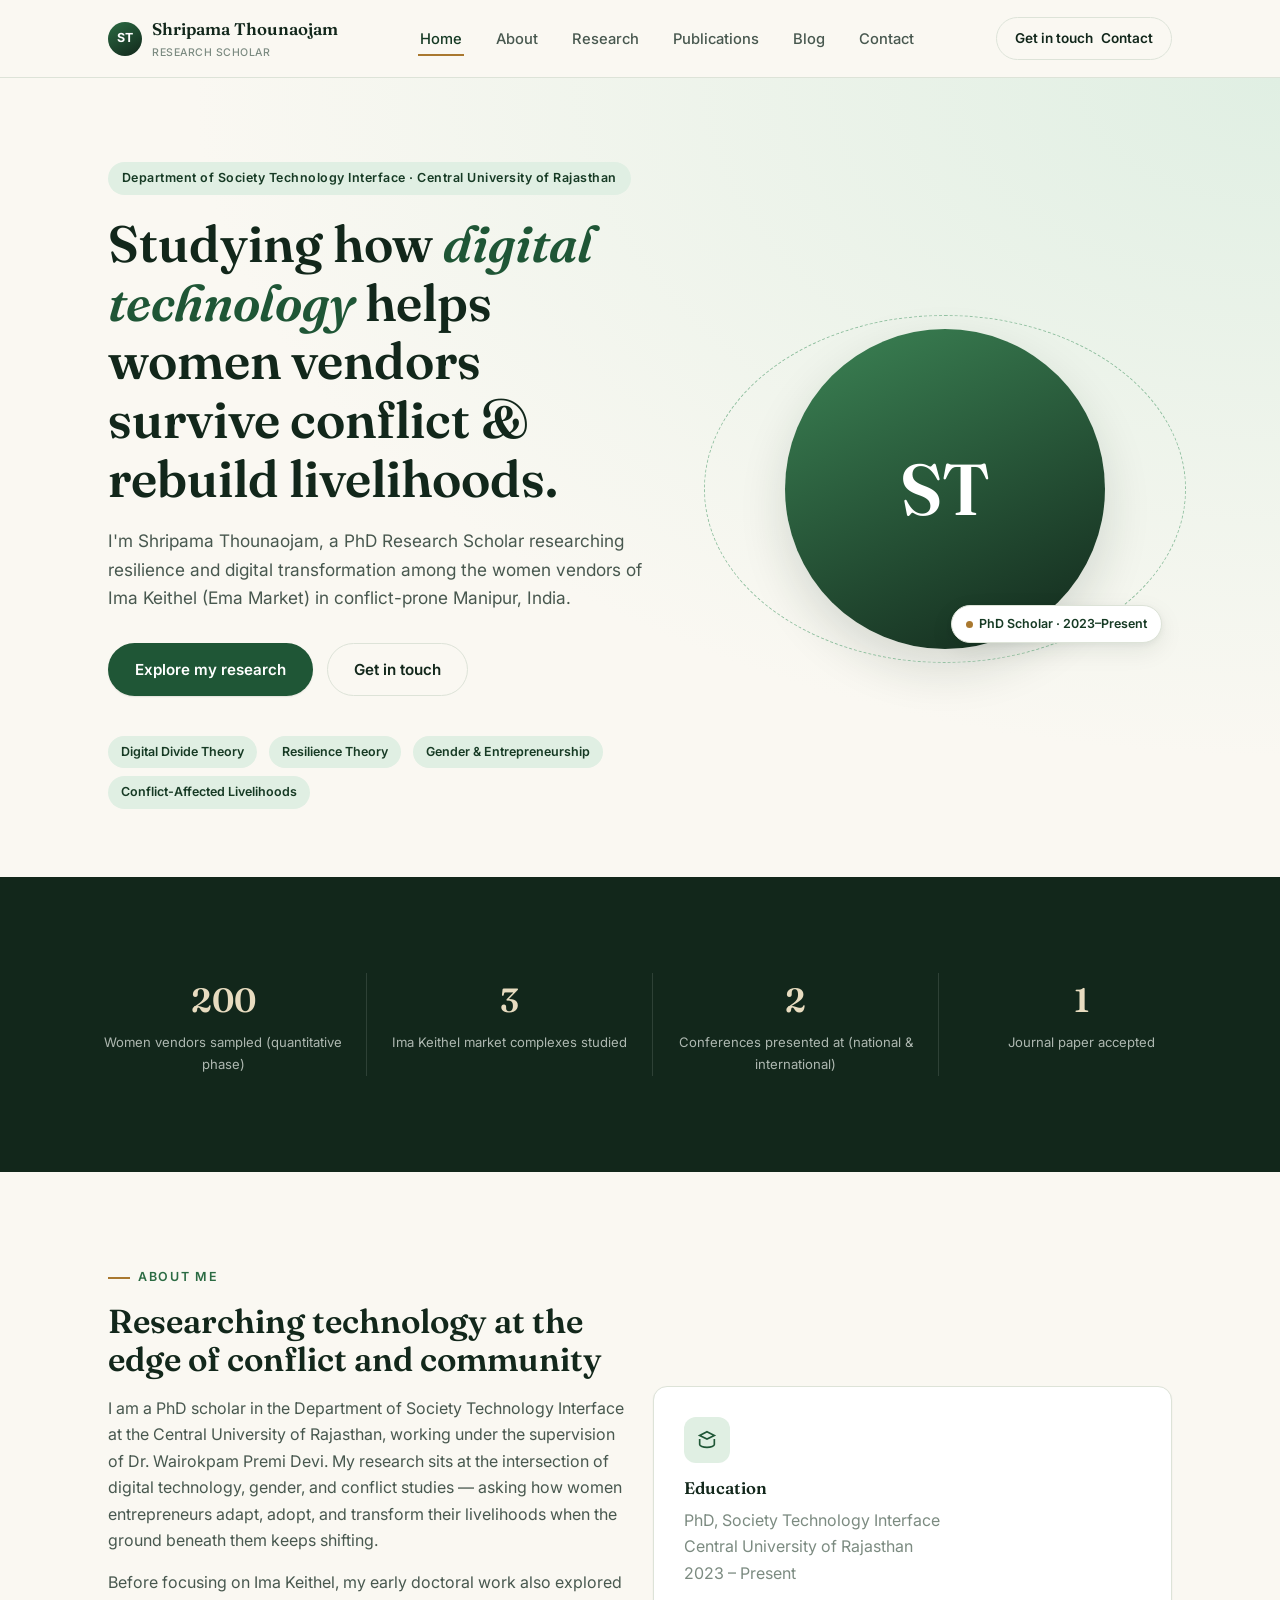
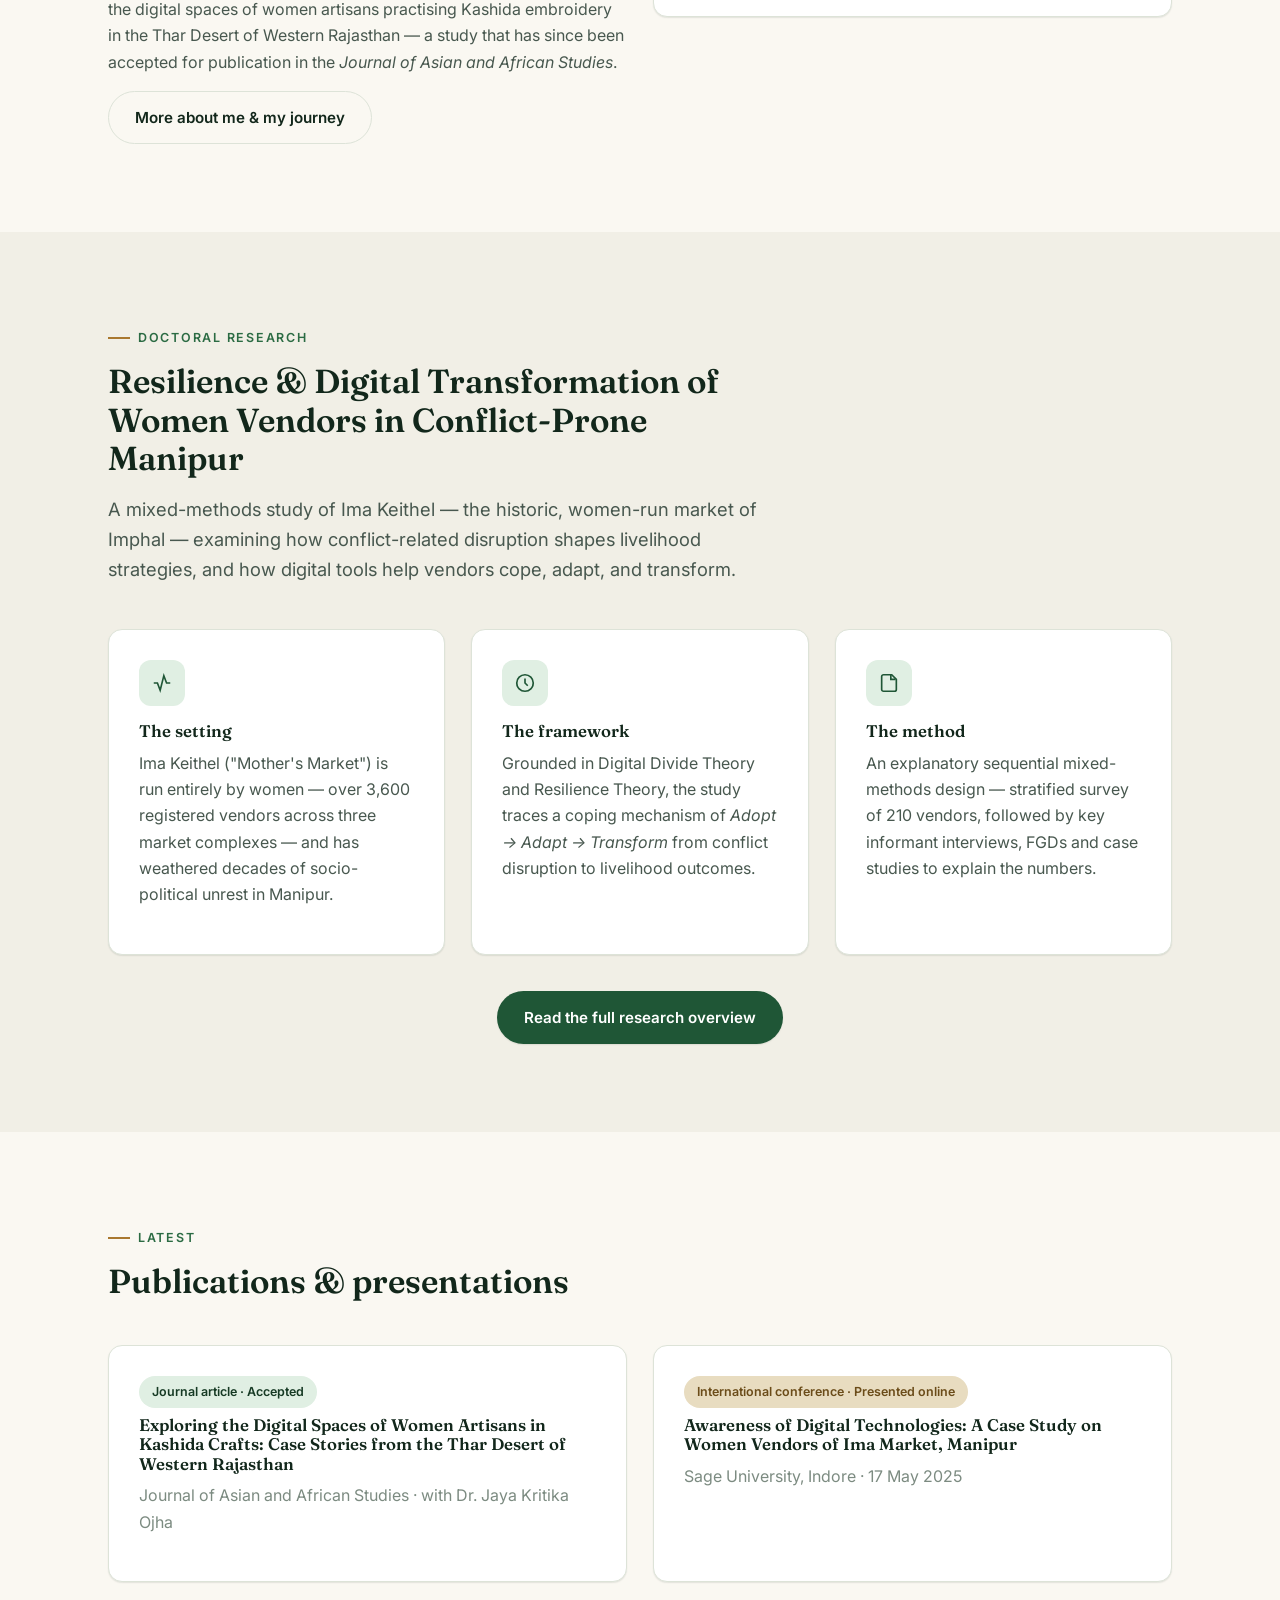
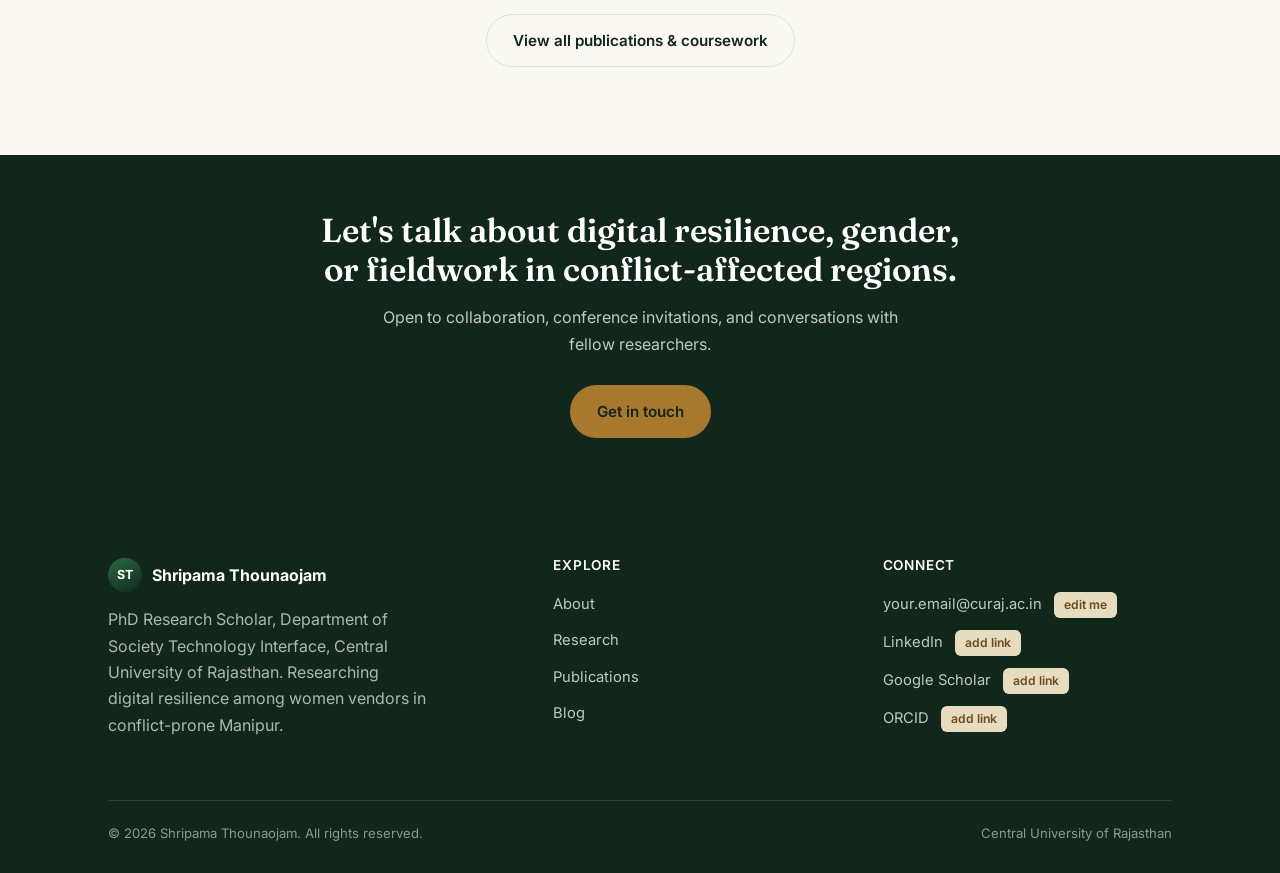
==== index.html @ f3e5f8aa "website launch website" ====
<!DOCTYPE html>
<html lang="en">
<head>
<meta charset="UTF-8">
<meta name="viewport" content="width=device-width, initial-scale=1.0">
<title>Shripama Thounaojam — PhD Research Scholar</title>
<meta name="description" content="Shripama Thounaojam is a PhD Research Scholar at the Central University of Rajasthan studying digital technology adoption, resilience, and women's livelihoods in conflict-prone Manipur.">
<link rel="icon" type="image/svg+xml" href="assets/img/favicon.svg">
<link rel="preconnect" href="https://fonts.googleapis.com">
<link rel="preconnect" href="https://fonts.gstatic.com" crossorigin>
<link href="https://fonts.googleapis.com/css2?family=Fraunces:opsz,wght@9..144,500;9..144,600;9..144,700&family=Inter:wght@400;500;600;700&display=swap" rel="stylesheet">
<link rel="stylesheet" href="css/style.css">
</head>
<body data-page="home">

<header class="site-header">
  <nav class="nav">
    <a href="index.html" class="brand">
      <span class="brand-mark">ST</span>
      <span>Shripama Thounaojam<small>Research Scholar</small></span>
    </a>
    <ul class="nav-links">
      <li><a href="index.html" data-nav="home">Home</a></li>
      <li><a href="about.html" data-nav="about">About</a></li>
      <li><a href="research.html" data-nav="research">Research</a></li>
      <li><a href="publications.html" data-nav="publications">Publications</a></li>
      <li><a href="blog.html" data-nav="blog">Blog</a></li>
      <li><a href="contact.html" data-nav="contact">Contact</a></li>
    </ul>
    <div class="nav-cta">
      <a href="contact.html" class="btn btn-ghost btn-sm"><span class="long">Get in touch</span><span>Contact</span></a>
      <button class="nav-toggle" aria-label="Toggle menu" aria-expanded="false"><span></span></button>
    </div>
  </nav>
</header>

<main>

  <!-- HERO -->
  <section class="hero">
    <div class="container hero-grid">
      <div class="reveal is-visible">
        <div class="hero-eyebrow">Department of Society Technology Interface · Central University of Rajasthan</div>
        <h1>Studying how <em>digital technology</em> helps women vendors survive conflict &amp; rebuild livelihoods.</h1>
        <p class="hero-sub">I'm Shripama Thounaojam, a PhD Research Scholar researching resilience and digital transformation among the women vendors of Ima Keithel (Ema Market) in conflict-prone Manipur, India.</p>
        <div class="hero-actions">
          <a href="research.html" class="btn btn-primary">Explore my research</a>
          <a href="contact.html" class="btn btn-ghost">Get in touch</a>
        </div>
        <div>
          <span class="tag">Digital Divide Theory</span>
          <span class="tag">Resilience Theory</span>
          <span class="tag">Gender &amp; Entrepreneurship</span>
          <span class="tag">Conflict-Affected Livelihoods</span>
        </div>
      </div>
      <div class="hero-portrait reveal is-visible">
        <div class="portrait-frame">
          <!-- Replace with <img src="assets/img/profile.jpg" alt="Shripama Thounaojam"> once you send a photo -->
          <span class="portrait-initials">ST</span>
        </div>
        <div class="portrait-ring"></div>
        <div class="portrait-badge"><span class="dot"></span> PhD Scholar · 2023–Present</div>
      </div>
    </div>
  </section>

  <!-- STAT STRIP -->
  <section class="stat-strip tight">
    <div class="container stat-grid">
      <div class="stat-item">
        <div class="stat-num"><span data-count-to="210">0</span></div>
        <div class="stat-label">Women vendors sampled (quantitative phase)</div>
      </div>
      <div class="stat-item">
        <div class="stat-num"><span data-count-to="3">0</span></div>
        <div class="stat-label">Ima Keithel market complexes studied</div>
      </div>
      <div class="stat-item">
        <div class="stat-num"><span data-count-to="2">0</span></div>
        <div class="stat-label">Conferences presented at (national &amp; international)</div>
      </div>
      <div class="stat-item">
        <div class="stat-num"><span data-count-to="1">0</span></div>
        <div class="stat-label">Journal paper accepted</div>
      </div>
    </div>
  </section>

  <!-- ABOUT PREVIEW -->
  <section>
    <div class="container grid-2" style="align-items:center;">
      <div class="reveal">
        <div class="kicker">About me</div>
        <h2>Researching technology at the edge of conflict and community</h2>
        <p>I am a PhD scholar in the Department of Society Technology Interface at the Central University of Rajasthan, working under the supervision of Dr. Wairokpam Premi Devi. My research sits at the intersection of digital technology, gender, and conflict studies — asking how women entrepreneurs adapt, adopt, and transform their livelihoods when the ground beneath them keeps shifting.</p>
        <p>Before focusing on Ima Keithel, my early doctoral work also explored the digital spaces of women artisans practising Kashida embroidery in the Thar Desert of Western Rajasthan — a study that has since been accepted for publication in the <em>Journal of Asian and African Studies</em>.</p>
        <a href="about.html" class="btn btn-ghost">More about me &amp; my journey</a>
      </div>
      <div class="reveal">
        <div class="card">
          <div class="icon-chip">
            <svg viewBox="0 0 24 24" fill="none" stroke="currentColor" stroke-width="1.8"><path d="M12 3l8 4-8 4-8-4 8-4z"/><path d="M4 11v6c0 1.5 3.5 3 8 3s8-1.5 8-3v-6"/></svg>
          </div>
          <h4>Education</h4>
          <p class="muted" style="margin-bottom:0;">PhD, Society Technology Interface<br>Central University of Rajasthan<br>2023 – Present</p>
        </div>
      </div>
    </div>
  </section>

  <!-- RESEARCH SPOTLIGHT -->
  <section class="section-alt">
    <div class="container">
      <div class="section-head reveal">
        <div class="kicker">Doctoral research</div>
        <h2>Resilience &amp; Digital Transformation of Women Vendors in Conflict-Prone Manipur</h2>
        <p class="lede">A mixed-methods study of Ima Keithel — the historic, women-run market of Imphal — examining how conflict-related disruption shapes livelihood strategies, and how digital tools help vendors cope, adapt, and transform.</p>
      </div>
      <div class="grid-3">
        <div class="card reveal">
          <div class="icon-chip">
            <svg viewBox="0 0 24 24" fill="none" stroke="currentColor" stroke-width="1.8"><path d="M3 12h4l3 8 4-16 3 8h4"/></svg>
          </div>
          <h4>The setting</h4>
          <p>Ima Keithel ("Mother's Market") is run entirely by women — over 3,600 registered vendors across three market complexes — and has weathered decades of socio-political unrest in Manipur.</p>
        </div>
        <div class="card reveal">
          <div class="icon-chip">
            <svg viewBox="0 0 24 24" fill="none" stroke="currentColor" stroke-width="1.8"><circle cx="12" cy="12" r="9"/><path d="M12 7v5l3 3"/></svg>
          </div>
          <h4>The framework</h4>
          <p>Grounded in Digital Divide Theory and Resilience Theory, the study traces a coping mechanism of <em>Adopt → Adapt → Transform</em> from conflict disruption to livelihood outcomes.</p>
        </div>
        <div class="card reveal">
          <div class="icon-chip">
            <svg viewBox="0 0 24 24" fill="none" stroke="currentColor" stroke-width="1.8"><path d="M4 19V5a2 2 0 012-2h9l5 5v11a2 2 0 01-2 2H6a2 2 0 01-2-2z"/><path d="M14 3v5h5"/></svg>
          </div>
          <h4>The method</h4>
          <p>An explanatory sequential mixed-methods design — stratified survey of 210 vendors, followed by key informant interviews, FGDs and case studies to explain the numbers.</p>
        </div>
      </div>
      <div class="center" style="margin-top:36px;">
        <a href="research.html" class="btn btn-primary">Read the full research overview</a>
      </div>
    </div>
  </section>

  <!-- LATEST / PUBLICATIONS PREVIEW -->
  <section>
    <div class="container">
      <div class="section-head reveal">
        <div class="kicker">Latest</div>
        <h2>Publications &amp; presentations</h2>
      </div>
      <div class="grid-2">
        <div class="card reveal">
          <span class="tag">Journal article · Accepted</span>
          <h4>Exploring the Digital Spaces of Women Artisans in Kashida Crafts: Case Stories from the Thar Desert of Western Rajasthan</h4>
          <p class="muted">Journal of Asian and African Studies · with Dr. Jaya Kritika Ojha</p>
        </div>
        <div class="card reveal">
          <span class="tag gold">International conference · Presented online</span>
          <h4>Awareness of Digital Technologies: A Case Study on Women Vendors of Ima Market, Manipur</h4>
          <p class="muted">Sage University, Indore · 17 May 2025</p>
        </div>
      </div>
      <div class="center" style="margin-top:32px;">
        <a href="publications.html" class="btn btn-ghost">View all publications &amp; coursework</a>
      </div>
    </div>
  </section>

  <!-- CTA BAND -->
  <section class="section-dark tight">
    <div class="container center reveal">
      <h2 style="max-width:640px;margin-left:auto;margin-right:auto;">Let's talk about digital resilience, gender, or fieldwork in conflict-affected regions.</h2>
      <p style="max-width:520px;margin:0 auto 28px;">Open to collaboration, conference invitations, and conversations with fellow researchers.</p>
      <a href="contact.html" class="btn btn-on-dark">Get in touch</a>
    </div>
  </section>

</main>

<footer class="site-footer">
  <div class="container">
    <div class="footer-grid">
      <div>
        <div class="footer-brand">
          <span class="brand-mark">ST</span>
          <strong style="color:#fff;">Shripama Thounaojam</strong>
        </div>
        <p style="color:rgba(241,247,241,0.7);max-width:320px;">PhD Research Scholar, Department of Society Technology Interface, Central University of Rajasthan. Researching digital resilience among women vendors in conflict-prone Manipur.</p>
      </div>
      <div>
        <h4>Explore</h4>
        <ul>
          <li><a href="about.html">About</a></li>
          <li><a href="research.html">Research</a></li>
          <li><a href="publications.html">Publications</a></li>
          <li><a href="blog.html">Blog</a></li>
        </ul>
      </div>
      <div>
        <h4>Connect</h4>
        <ul>
          <li><a href="mailto:your.email@curaj.ac.in" data-cms-field="email">your.email@curaj.ac.in</a> <span class="placeholder-note" data-cms-badge="email">edit me</span></li>
          <li><a href="#" data-cms-field="linkedin">LinkedIn</a> <span class="placeholder-note" data-cms-badge="linkedin">add link</span></li>
          <li><a href="#" data-cms-field="googleScholar">Google Scholar</a> <span class="placeholder-note" data-cms-badge="googleScholar">add link</span></li>
          <li><a href="#" data-cms-field="orcid">ORCID</a> <span class="placeholder-note" data-cms-badge="orcid">add link</span></li>
        </ul>
      </div>
    </div>
    <div class="footer-bottom">
      <span>© <span id="year"></span> Shripama Thounaojam. All rights reserved.</span>
      <span>Central University of Rajasthan</span>
    </div>
  </div>
</footer>

<button class="back-to-top" aria-label="Back to top">↑</button>
<script>document.getElementById("year").textContent = new Date().getFullYear();</script>
<script src="js/main.js"></script>
<script src="js/content.js"></script>

<!-- Lets Netlify Identity invite/confirmation links land you straight in the admin panel -->
<script src="https://identity.netlify.com/v1/netlify-identity-widget.js"></script>
<script>
  if (window.netlifyIdentity) {
    window.netlifyIdentity.on("init", function (user) {
      if (!user) {
        window.netlifyIdentity.on("login", function () {
          document.location.href = "/admin/";
        });
      }
    });
  }
</script>
</body>
</html>
---- css/style.css ----
/* ==========================================================================
   Shripama Thounaojam — Academic Portfolio
   Design system: warm ivory paper + deep forest green + muted gold accent
   ========================================================================== */

:root {
  /* Greens */
  --green-900: #12271b;
  --green-800: #163a24;
  --green-700: #1f5636;
  --green-600: #2b6b43;
  --green-500: #3c8455;
  --green-300: #93c1a2;
  --green-200: #bcdac6;
  --green-100: #e0efe3;
  --green-50:  #f1f7f1;

  /* Neutrals */
  --ink: #172420;
  --ink-soft: #48584f;
  --ink-faint: #7c8b81;
  --paper: #faf8f2;
  --paper-alt: #f1efe6;
  --surface: #ffffff;
  --line: #dde3d8;
  --line-soft: #eaeee4;

  /* Accent */
  --gold: #a9782f;
  --gold-soft: #e8dcc0;

  /* Type */
  --font-display: "Fraunces", "Georgia", serif;
  --font-body: "Inter", -apple-system, BlinkMacSystemFont, "Segoe UI", sans-serif;

  /* Layout */
  --max-w: 1120px;
  --radius: 14px;
  --radius-sm: 8px;
  --shadow-sm: 0 1px 2px rgba(18, 39, 27, 0.06), 0 1px 1px rgba(18, 39, 27, 0.04);
  --shadow-md: 0 8px 24px rgba(18, 39, 27, 0.08), 0 2px 6px rgba(18, 39, 27, 0.05);
  --shadow-lg: 0 20px 48px rgba(18, 39, 27, 0.14);
}

* { box-sizing: border-box; }
html { scroll-behavior: smooth; }

body {
  margin: 0;
  background: var(--paper);
  color: var(--ink);
  font-family: var(--font-body);
  font-size: 16px;
  line-height: 1.65;
  -webkit-font-smoothing: antialiased;
}

img { max-width: 100%; display: block; }
a { color: inherit; }

h1, h2, h3, h4 {
  font-family: var(--font-display);
  color: var(--green-900);
  line-height: 1.15;
  margin: 0 0 0.5em;
  font-weight: 600;
}

h1 { font-size: clamp(2.2rem, 4vw, 3.4rem); font-weight: 600; }
h2 { font-size: clamp(1.6rem, 2.6vw, 2.2rem); }
h3 { font-size: 1.3rem; }
h4 { font-size: 1.05rem; }

p { margin: 0 0 1em; color: var(--ink-soft); }
.lede { font-size: 1.15rem; color: var(--ink-soft); }

.container {
  max-width: var(--max-w);
  margin: 0 auto;
  padding: 0 28px;
}

section { padding: 88px 0; }
section.tight { padding: 56px 0; }

.kicker {
  display: inline-flex;
  align-items: center;
  gap: 8px;
  font-family: var(--font-body);
  font-weight: 600;
  font-size: 0.78rem;
  letter-spacing: 0.14em;
  text-transform: uppercase;
  color: var(--green-600);
  margin-bottom: 14px;
}
.kicker::before {
  content: "";
  width: 22px;
  height: 2px;
  background: var(--gold);
  display: inline-block;
}

.section-head { max-width: 680px; margin-bottom: 44px; }
.section-head.center { margin-left: auto; margin-right: auto; text-align: center; }

/* ---------- Buttons ---------- */
.btn {
  display: inline-flex;
  align-items: center;
  gap: 8px;
  padding: 13px 26px;
  border-radius: 999px;
  font-family: var(--font-body);
  font-weight: 600;
  font-size: 0.95rem;
  text-decoration: none;
  border: 1px solid transparent;
  cursor: pointer;
  transition: transform 0.15s ease, box-shadow 0.15s ease, background 0.15s ease, color 0.15s ease, border-color .15s ease;
}
.btn-primary { background: var(--green-700); color: #fff; box-shadow: var(--shadow-sm); }
.btn-primary:hover { background: var(--green-800); transform: translateY(-1px); box-shadow: var(--shadow-md); }
.btn-ghost { background: transparent; color: var(--green-900); border-color: var(--line); }
.btn-ghost:hover { border-color: var(--green-600); color: var(--green-700); }
.btn-on-dark { background: var(--gold); color: var(--green-900); }
.btn-on-dark:hover { background: #c19243; transform: translateY(-1px); }
.btn-ghost-on-dark { background: transparent; color: var(--green-50); border-color: rgba(255,255,255,0.3); }
.btn-ghost-on-dark:hover { border-color: rgba(255,255,255,0.7); }
.btn-sm { padding: 9px 18px; font-size: 0.85rem; }

/* ---------- Nav ---------- */
.site-header {
  position: sticky;
  top: 0;
  z-index: 100;
  background: rgba(250, 248, 242, 0.92);
  backdrop-filter: blur(8px);
  border-bottom: 1px solid var(--line);
}
.nav {
  display: flex;
  align-items: center;
  justify-content: space-between;
  padding: 16px 28px;
  max-width: var(--max-w);
  margin: 0 auto;
}
.brand {
  display: flex;
  align-items: center;
  gap: 10px;
  text-decoration: none;
  font-family: var(--font-display);
  font-weight: 600;
  font-size: 1.05rem;
  color: var(--green-900);
}
.brand-mark {
  width: 34px; height: 34px;
  border-radius: 50%;
  background: linear-gradient(150deg, var(--green-600), var(--green-900));
  color: #fff;
  display: flex; align-items: center; justify-content: center;
  font-size: 0.78rem; font-weight: 700; letter-spacing: 0.02em;
  font-family: var(--font-body);
}
.brand small { display: block; font-family: var(--font-body); font-weight: 500; font-size: 0.66rem; letter-spacing: .05em; color: var(--ink-faint); text-transform: uppercase; }

.nav-links {
  display: flex;
  align-items: center;
  gap: 30px;
  list-style: none;
  margin: 0; padding: 0;
}
.nav-links a {
  text-decoration: none;
  font-weight: 500;
  font-size: 0.92rem;
  color: var(--ink-soft);
  padding: 6px 2px;
  border-bottom: 2px solid transparent;
  transition: color .15s ease, border-color .15s ease;
}
.nav-links a:hover, .nav-links a.active { color: var(--green-800); border-color: var(--gold); }
.nav-cta { display: flex; align-items: center; gap: 14px; }
.nav-toggle {
  display: none;
  background: none; border: none; cursor: pointer;
  width: 40px; height: 40px;
  align-items: center; justify-content: center;
}
.nav-toggle span, .nav-toggle::before, .nav-toggle::after {
  content: ""; display: block; width: 20px; height: 2px; background: var(--green-900);
  transition: transform .2s ease, opacity .2s ease;
}
.nav-toggle span { margin: 5px auto; }
.nav-toggle::before { margin: 0 auto; }

/* ---------- Hero ---------- */
.hero {
  position: relative;
  overflow: hidden;
  background: radial-gradient(ellipse at top right, var(--green-100), var(--paper) 60%);
  padding: 84px 0 60px;
}
.hero-grid {
  display: grid;
  grid-template-columns: 1.1fr 0.9fr;
  gap: 56px;
  align-items: center;
}
.hero-eyebrow {
  display: inline-flex; align-items: center; gap: 8px;
  background: var(--green-100); color: var(--green-800);
  padding: 6px 14px; border-radius: 999px;
  font-size: 0.78rem; font-weight: 600; letter-spacing: 0.04em;
  margin-bottom: 20px;
}
.hero h1 { margin-bottom: 18px; }
.hero h1 em { font-style: italic; color: var(--green-700); }
.hero-sub { font-size: 1.08rem; color: var(--ink-soft); max-width: 540px; margin-bottom: 30px; }
.hero-actions { display: flex; gap: 14px; flex-wrap: wrap; margin-bottom: 40px; }

.hero-portrait {
  position: relative;
  display: flex;
  align-items: center;
  justify-content: center;
}
.portrait-frame {
  width: 320px; height: 320px;
  border-radius: 50%;
  background: linear-gradient(155deg, var(--green-500), var(--green-900));
  display: flex; align-items: center; justify-content: center;
  box-shadow: var(--shadow-lg);
  position: relative;
}
.portrait-frame img { width: 100%; height: 100%; object-fit: cover; border-radius: 50%; }
.portrait-initials {
  font-family: var(--font-display);
  font-size: 4.5rem; color: #fff; font-weight: 600;
}
.portrait-ring {
  position: absolute; inset: -14px;
  border: 1.5px dashed var(--green-300);
  border-radius: 50%;
}
.portrait-badge {
  position: absolute; bottom: 6px; right: 10px;
  background: var(--surface); border: 1px solid var(--line);
  border-radius: 999px; padding: 8px 14px;
  box-shadow: var(--shadow-md);
  font-size: 0.78rem; font-weight: 600; color: var(--green-800);
  display: flex; align-items: center; gap: 6px;
}
.portrait-badge .dot { width: 7px; height: 7px; border-radius: 50%; background: var(--gold); }

/* ---------- Stat strip ---------- */
.stat-strip {
  background: var(--green-900);
  color: var(--green-50);
}
.stat-grid {
  display: grid;
  grid-template-columns: repeat(4, 1fr);
  gap: 24px;
  padding: 40px 0;
}
.stat-item { text-align: center; border-left: 1px solid rgba(255,255,255,0.12); padding-left: 24px; }
.stat-item:first-child { border-left: none; }
.stat-num { font-family: var(--font-display); font-size: 2.1rem; color: var(--gold-soft); font-weight: 600; }
.stat-label { font-size: 0.82rem; color: rgba(241,247,241,0.7); margin-top: 4px; }

/* ---------- Cards ---------- */
.card {
  background: var(--surface);
  border: 1px solid var(--line);
  border-radius: var(--radius);
  padding: 30px;
  box-shadow: var(--shadow-sm);
  transition: box-shadow .2s ease, transform .2s ease;
}
.card:hover { box-shadow: var(--shadow-md); transform: translateY(-2px); }

.grid-2 { display: grid; grid-template-columns: 1fr 1fr; gap: 26px; }
.grid-3 { display: grid; grid-template-columns: repeat(3, 1fr); gap: 26px; }
.grid-4 { display: grid; grid-template-columns: repeat(4, 1fr); gap: 22px; }

.icon-chip {
  width: 46px; height: 46px; border-radius: 12px;
  background: var(--green-100); color: var(--green-700);
  display: flex; align-items: center; justify-content: center;
  margin-bottom: 16px;
}
.icon-chip svg { width: 22px; height: 22px; }

.tag {
  display: inline-block;
  background: var(--green-100);
  color: var(--green-800);
  font-size: 0.78rem; font-weight: 600;
  padding: 6px 13px; border-radius: 999px;
  margin: 0 8px 8px 0;
}
.tag.gold { background: var(--gold-soft); color: #6b4c19; }

/* ---------- Alt sections ---------- */
.section-alt { background: var(--paper-alt); }
.section-dark { background: var(--green-900); color: var(--green-50); }
.section-dark h2, .section-dark h3, .section-dark h4 { color: #fff; }
.section-dark p { color: rgba(241,247,241,0.78); }

/* ---------- Divider / leaf motif ---------- */
.leaf-divider { width: 100%; height: 46px; display: block; }

/* ---------- Timeline ---------- */
.timeline { position: relative; margin-left: 10px; padding-left: 34px; border-left: 2px solid var(--green-200); }
.timeline-item { position: relative; padding-bottom: 42px; }
.timeline-item:last-child { padding-bottom: 0; }
.timeline-item::before {
  content: "";
  position: absolute; left: -42px; top: 4px;
  width: 14px; height: 14px; border-radius: 50%;
  background: var(--surface); border: 3px solid var(--green-600);
}
.timeline-item.is-current::before { background: var(--gold); border-color: var(--gold); }
.timeline-date { font-size: 0.8rem; font-weight: 700; letter-spacing: .04em; text-transform: uppercase; color: var(--green-600); margin-bottom: 6px; }
.timeline-item h4 { margin-bottom: 6px; }

/* ---------- Table ---------- */
.table-wrap { overflow-x: auto; border: 1px solid var(--line); border-radius: var(--radius); }
table { width: 100%; border-collapse: collapse; background: var(--surface); font-size: 0.92rem; }
th, td { text-align: left; padding: 14px 18px; border-bottom: 1px solid var(--line-soft); vertical-align: top; }
th { background: var(--green-50); color: var(--green-800); font-weight: 700; font-size: 0.78rem; text-transform: uppercase; letter-spacing: 0.04em; }
tr:last-child td { border-bottom: none; }
td.status-accepted { color: var(--green-700); font-weight: 600; }
td.status-presented { color: var(--gold); font-weight: 600; }

/* ---------- Bar chart (CSS) ---------- */
.barchart { display: flex; flex-direction: column; gap: 14px; }
.bar-row { display: grid; grid-template-columns: 130px 1fr 52px; align-items: center; gap: 12px; font-size: 0.88rem; }
.bar-label { color: var(--ink-soft); font-weight: 500; }
.bar-track { background: var(--green-50); border-radius: 999px; height: 12px; overflow: hidden; }
.bar-fill { height: 100%; border-radius: 999px; background: linear-gradient(90deg, var(--green-500), var(--green-700)); }
.bar-val { text-align: right; font-weight: 700; color: var(--green-800); font-size: 0.85rem; }

/* ---------- Quote / vignette ---------- */
.vignette {
  background: var(--surface);
  border-left: 4px solid var(--gold);
  border-radius: 0 var(--radius) var(--radius) 0;
  padding: 20px 24px;
  box-shadow: var(--shadow-sm);
}
.vignette p:last-child { margin-bottom: 0; }
.vignette-role { font-size: 0.8rem; color: var(--ink-faint); font-weight: 600; text-transform: uppercase; letter-spacing: .03em; }

/* ---------- Footer ---------- */
.site-footer { background: var(--green-900); color: rgba(241,247,241,0.8); padding: 64px 0 28px; }
.footer-grid { display: grid; grid-template-columns: 1.4fr 1fr 1fr; gap: 40px; margin-bottom: 46px; }
.footer-grid h4 { color: #fff; font-family: var(--font-body); font-size: 0.85rem; text-transform: uppercase; letter-spacing: .06em; margin-bottom: 16px; }
.footer-grid ul { list-style: none; margin: 0; padding: 0; display: flex; flex-direction: column; gap: 10px; }
.footer-grid a { text-decoration: none; color: rgba(241,247,241,0.78); font-size: 0.92rem; }
.footer-grid a:hover { color: var(--gold-soft); }
.footer-bottom { border-top: 1px solid rgba(255,255,255,0.12); padding-top: 22px; display: flex; justify-content: space-between; flex-wrap: wrap; gap: 10px; font-size: 0.82rem; color: rgba(241,247,241,0.55); }
.footer-brand { display: flex; align-items: center; gap: 10px; margin-bottom: 14px; }

/* ---------- Page hero (inner pages) ---------- */
.page-hero { background: linear-gradient(180deg, var(--green-100), var(--paper)); padding: 64px 0 48px; }
.breadcrumb { font-size: 0.82rem; color: var(--ink-faint); margin-bottom: 14px; }
.breadcrumb a { color: var(--green-700); text-decoration: none; }

/* ---------- Misc utility ---------- */
.center { text-align: center; }
.mt-0 { margin-top: 0; }
.muted { color: var(--ink-faint); }
.reveal { opacity: 0; transform: translateY(16px); transition: opacity .6s ease, transform .6s ease; }
.reveal.is-visible { opacity: 1; transform: none; }
.placeholder-note {
  display: inline-block;
  background: var(--gold-soft); color: #6b4c19;
  font-size: 0.76rem; font-weight: 600;
  padding: 3px 10px; border-radius: 6px;
  margin-left: 8px;
}
.back-to-top {
  position: fixed; right: 24px; bottom: 24px;
  width: 44px; height: 44px; border-radius: 50%;
  background: var(--green-800); color: #fff;
  display: flex; align-items: center; justify-content: center;
  box-shadow: var(--shadow-md); border: none; cursor: pointer;
  opacity: 0; pointer-events: none; transition: opacity .2s ease, transform .2s ease;
  z-index: 90;
}
.back-to-top.show { opacity: 1; pointer-events: auto; }
.back-to-top:hover { transform: translateY(-2px); }

/* ---------- Ima Market cards ---------- */
.market-card { text-align: center; }
.market-card .num { font-family: var(--font-display); font-size: 2.1rem; color: var(--green-700); font-weight: 600; }

/* ---------- Blog ---------- */
.post-card { display: flex; flex-direction: column; height: 100%; }
.post-meta { font-size: 0.78rem; color: var(--ink-faint); text-transform: uppercase; letter-spacing: .05em; margin-bottom: 10px; }
.post-card h3 { margin-bottom: 10px; }
.post-card p { flex-grow: 1; }
.post-link { font-weight: 600; color: var(--green-700); text-decoration: none; font-size: 0.9rem; }
.post-link:hover { text-decoration: underline; }
.coming-soon { opacity: 0.6; }

article.prose h2 { margin-top: 1.6em; }
article.prose p { font-size: 1.03rem; }
article.prose ul { color: var(--ink-soft); }

/* ---------- Contact ---------- */
.contact-grid { display: grid; grid-template-columns: 0.9fr 1.1fr; gap: 48px; }
.contact-list { list-style: none; padding: 0; margin: 0; display: flex; flex-direction: column; gap: 18px; }
.contact-list li { display: flex; gap: 14px; align-items: flex-start; }
.contact-list .icon-chip { margin-bottom: 0; flex-shrink: 0; }
.form-field { margin-bottom: 18px; }
.form-field label { display: block; font-size: 0.85rem; font-weight: 600; color: var(--green-900); margin-bottom: 6px; }
.form-field input, .form-field textarea {
  width: 100%; padding: 12px 14px; border-radius: var(--radius-sm);
  border: 1px solid var(--line); font-family: var(--font-body); font-size: 0.95rem;
  background: var(--surface); color: var(--ink);
}
.form-field input:focus, .form-field textarea:focus { outline: 2px solid var(--green-500); outline-offset: 1px; }
.form-note { font-size: 0.82rem; color: var(--ink-faint); margin-top: 14px; }

/* ---------- Responsive ---------- */
@media (max-width: 900px) {
  .hero-grid { grid-template-columns: 1fr; }
  .hero-portrait { order: -1; }
  .stat-grid { grid-template-columns: repeat(2, 1fr); }
  .grid-2, .grid-3, .grid-4 { grid-template-columns: 1fr; }
  .footer-grid { grid-template-columns: 1fr; gap: 28px; }
  .contact-grid { grid-template-columns: 1fr; }
  .stat-item { border-left: none; padding-left: 0; }
}

@media (max-width: 720px) {
  .nav-links { position: fixed; top: 66px; left: 0; right: 0; background: var(--paper); flex-direction: column; align-items: flex-start; padding: 20px 28px; gap: 16px; border-bottom: 1px solid var(--line); transform: translateY(-140%); transition: transform .25s ease; }
  .nav-links.open { transform: translateY(0); }
  .nav-toggle { display: flex; }
  .nav-cta .btn span.long { display: none; }
  section { padding: 60px 0; }
  .portrait-frame { width: 240px; height: 240px; }
}

@media (max-width: 480px) {
  .nav { padding: 12px 18px; }
  .brand { font-size: 0.9rem; gap: 8px; }
  .brand small { display: none; }
  .brand-mark { width: 30px; height: 30px; font-size: 0.7rem; }
  .nav-cta { gap: 8px; }
}
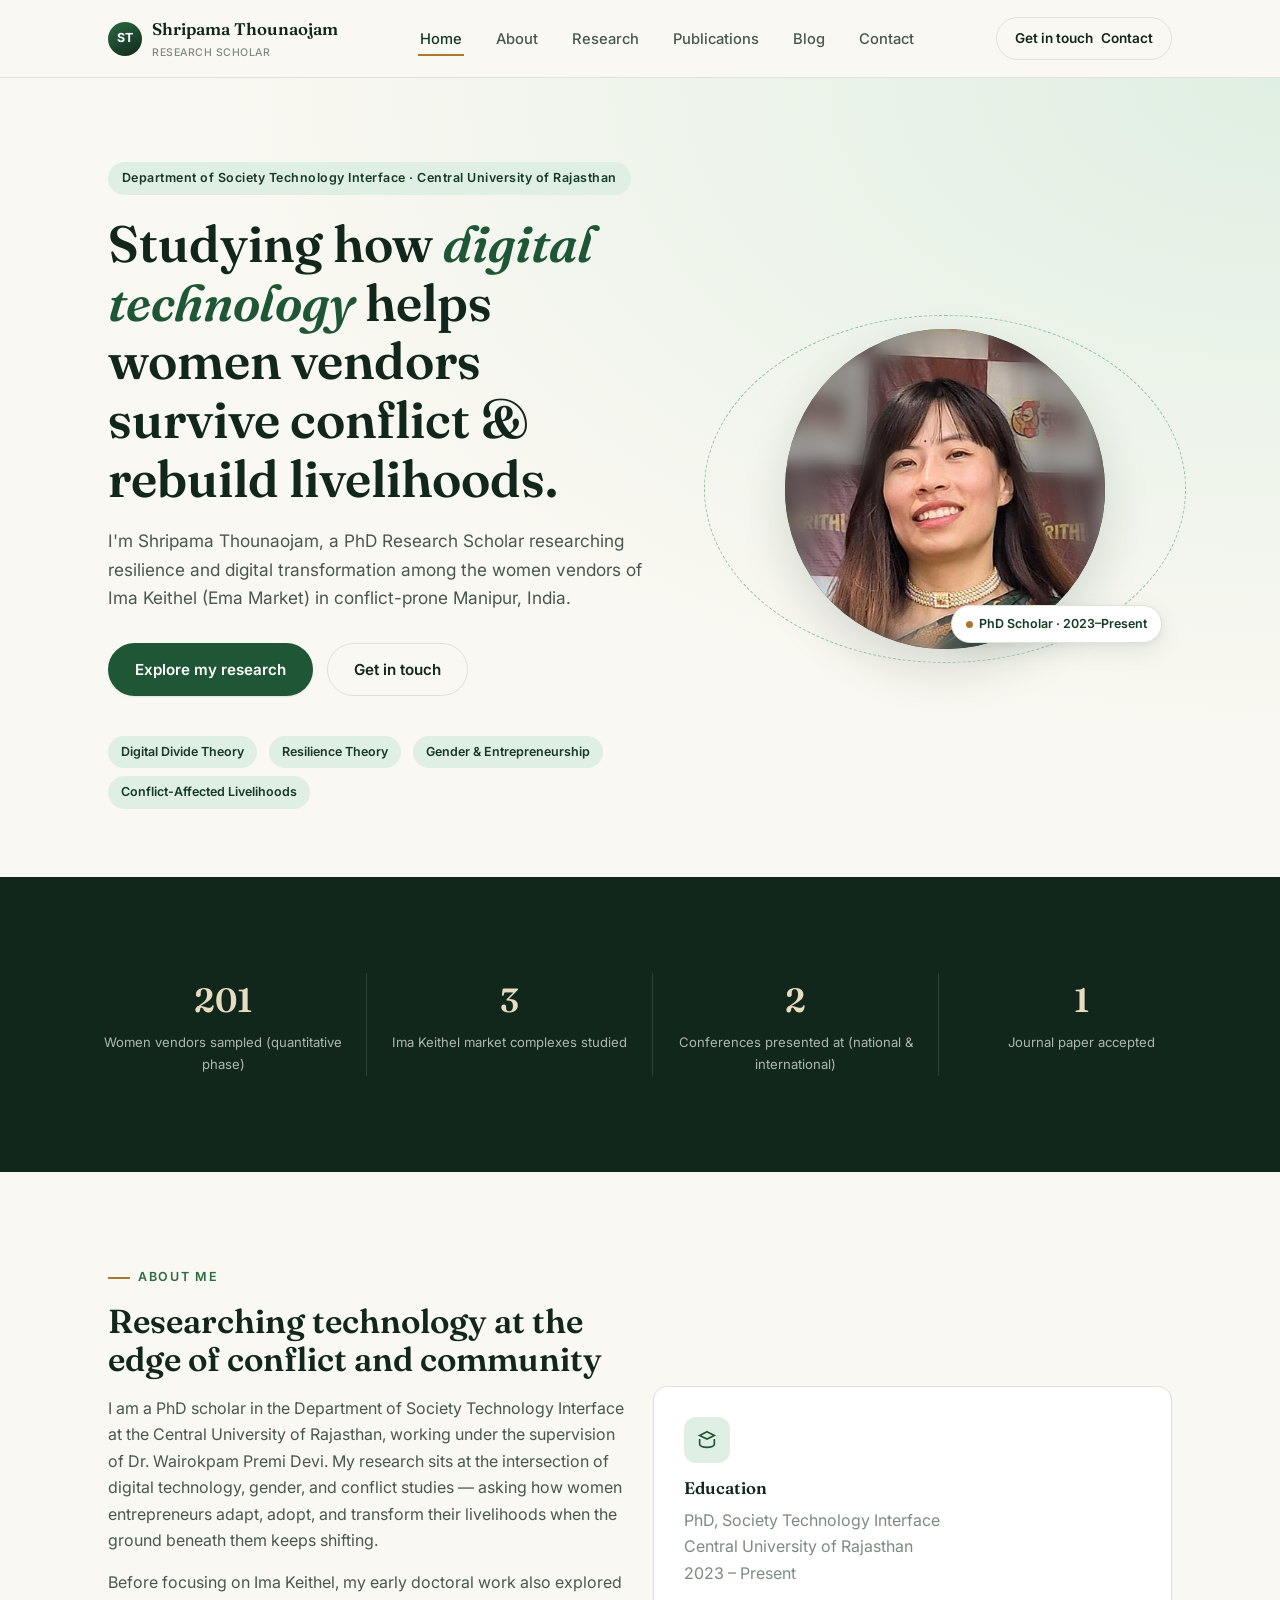
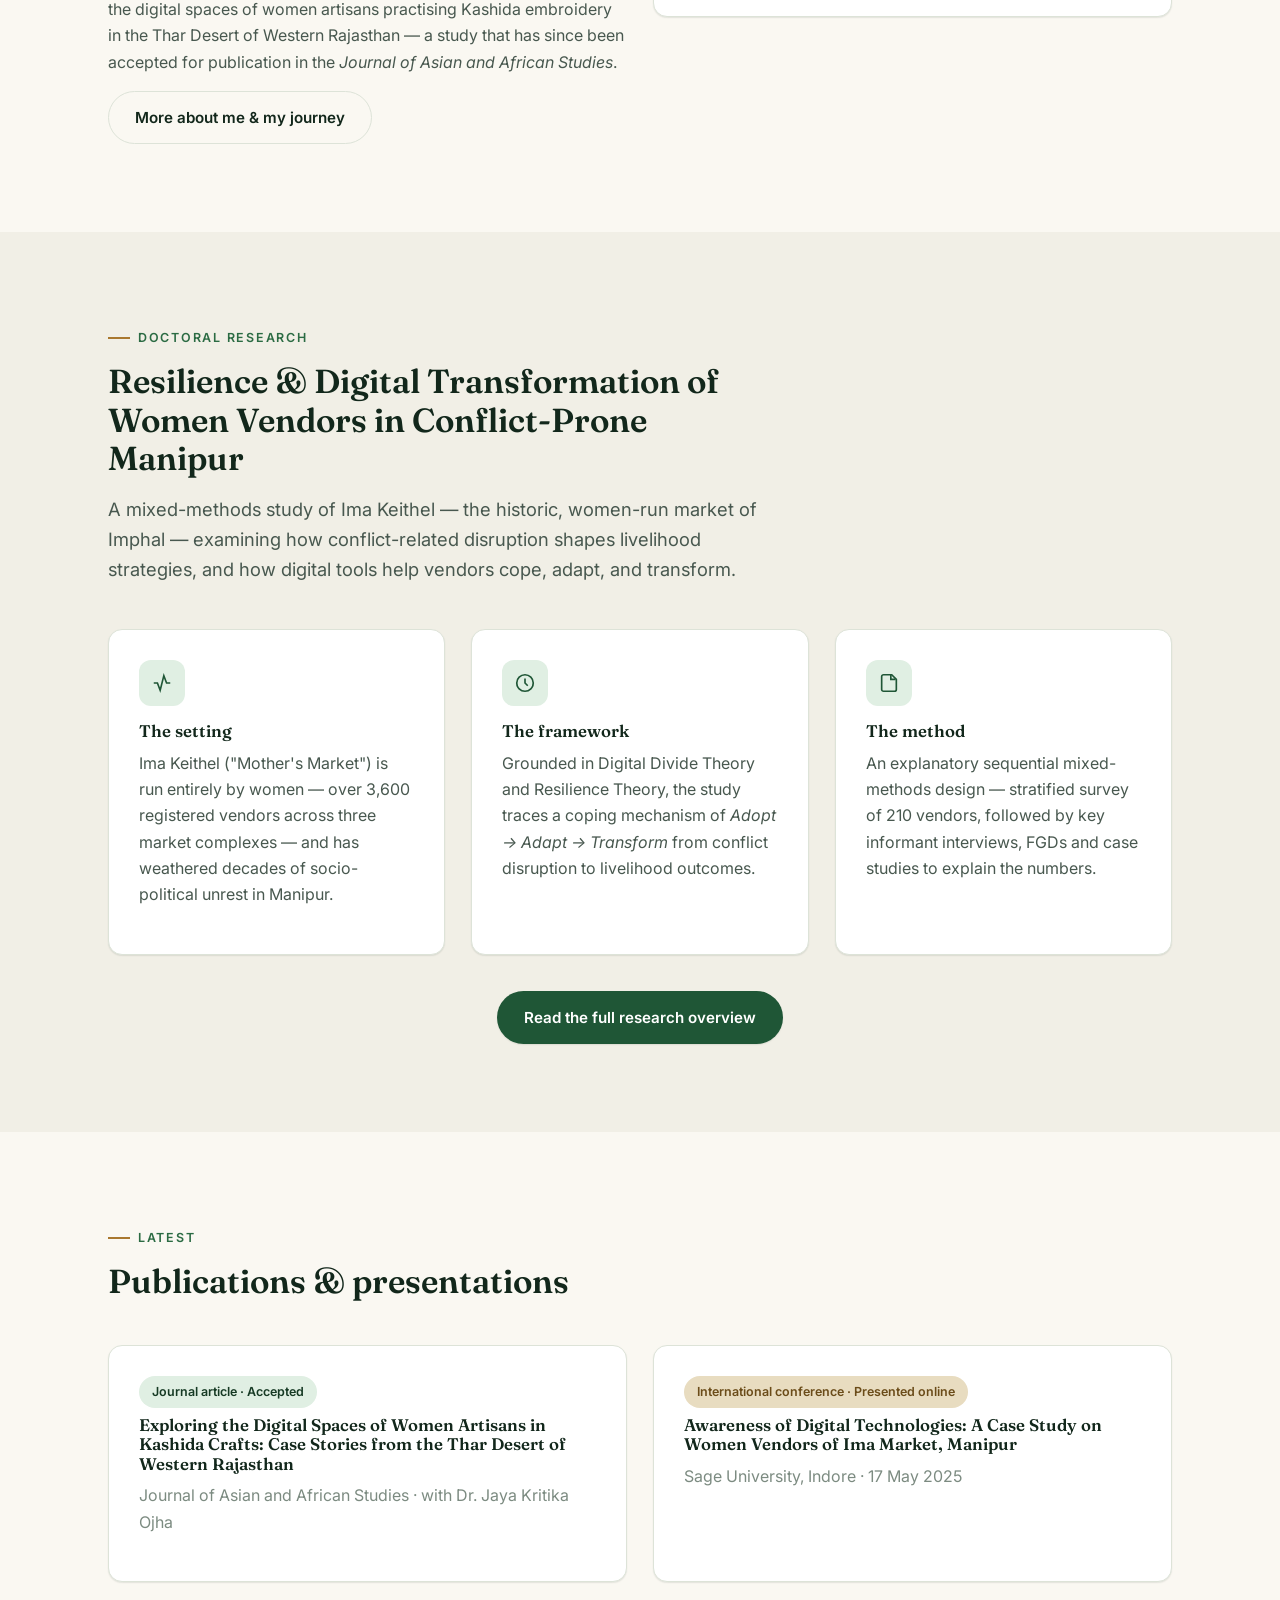
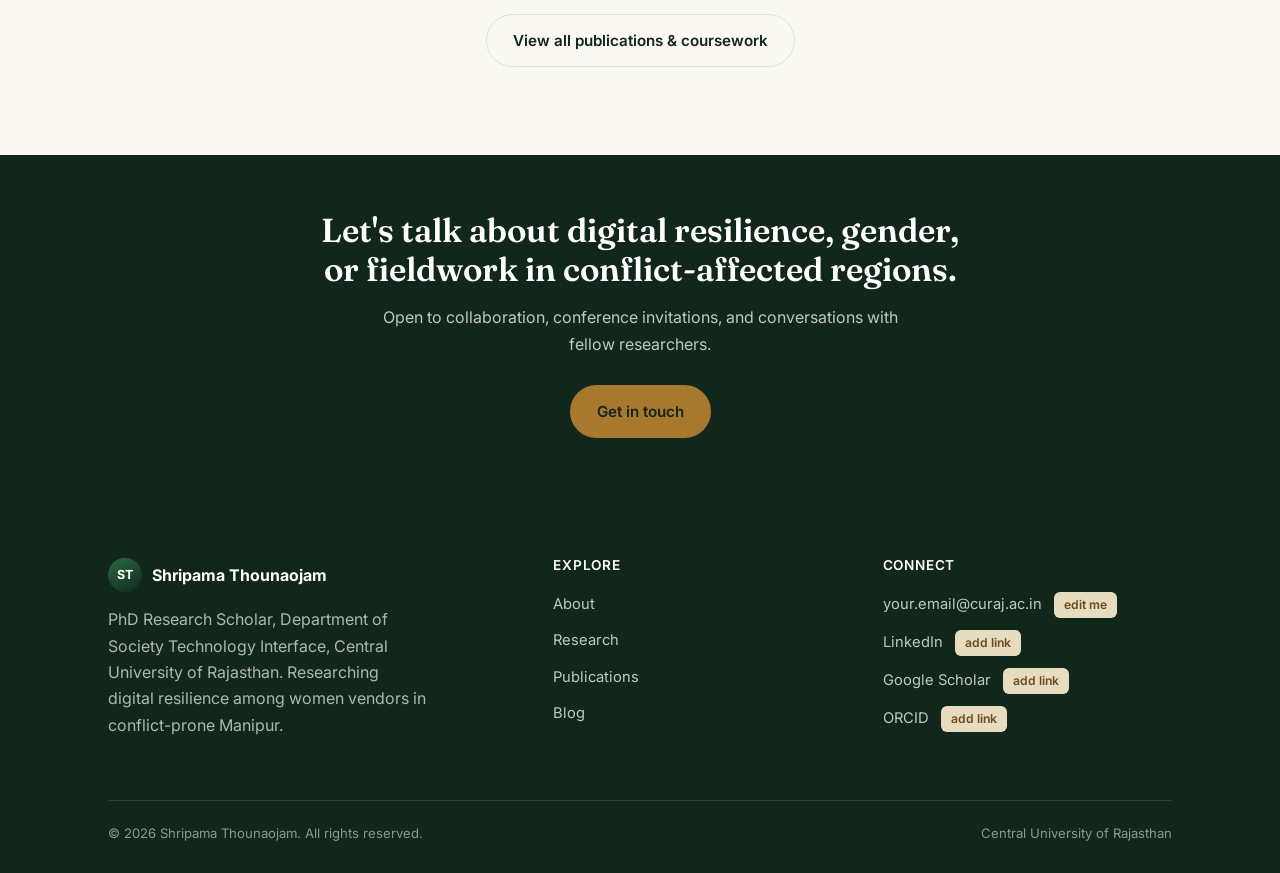
==== commit 0d7b576c: "Add profile photo Cropped to a head-and-shoulders portrait, retouched, and given a blurred backgroun" ====
--- a/index.html
+++ b/index.html
@@ -56,8 +56,7 @@
       </div>
       <div class="hero-portrait reveal is-visible">
         <div class="portrait-frame">
-          <!-- Replace with <img src="assets/img/profile.jpg" alt="Shripama Thounaojam"> once you send a photo -->
-          <span class="portrait-initials">ST</span>
+          <img src="assets/img/profile.jpg" alt="Shripama Thounaojam">
         </div>
         <div class="portrait-ring"></div>
         <div class="portrait-badge"><span class="dot"></span> PhD Scholar · 2023–Present</div>
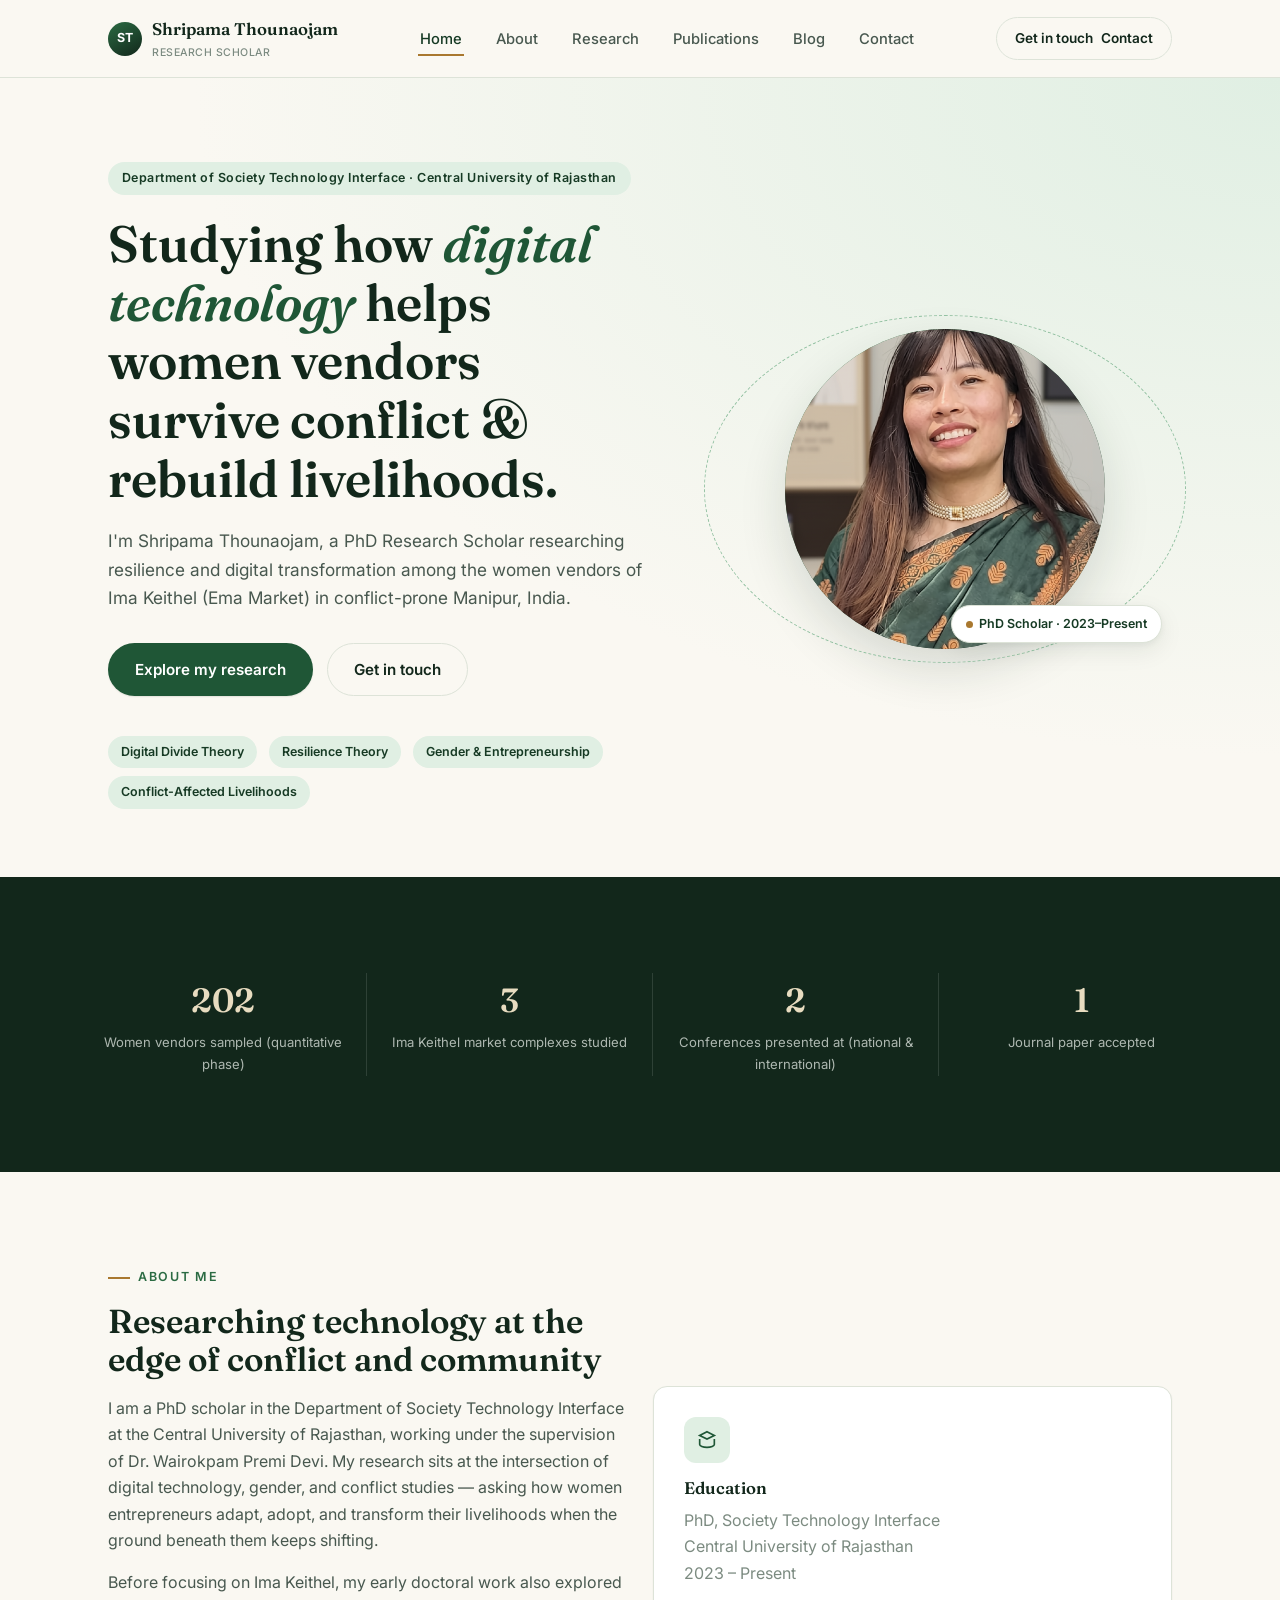
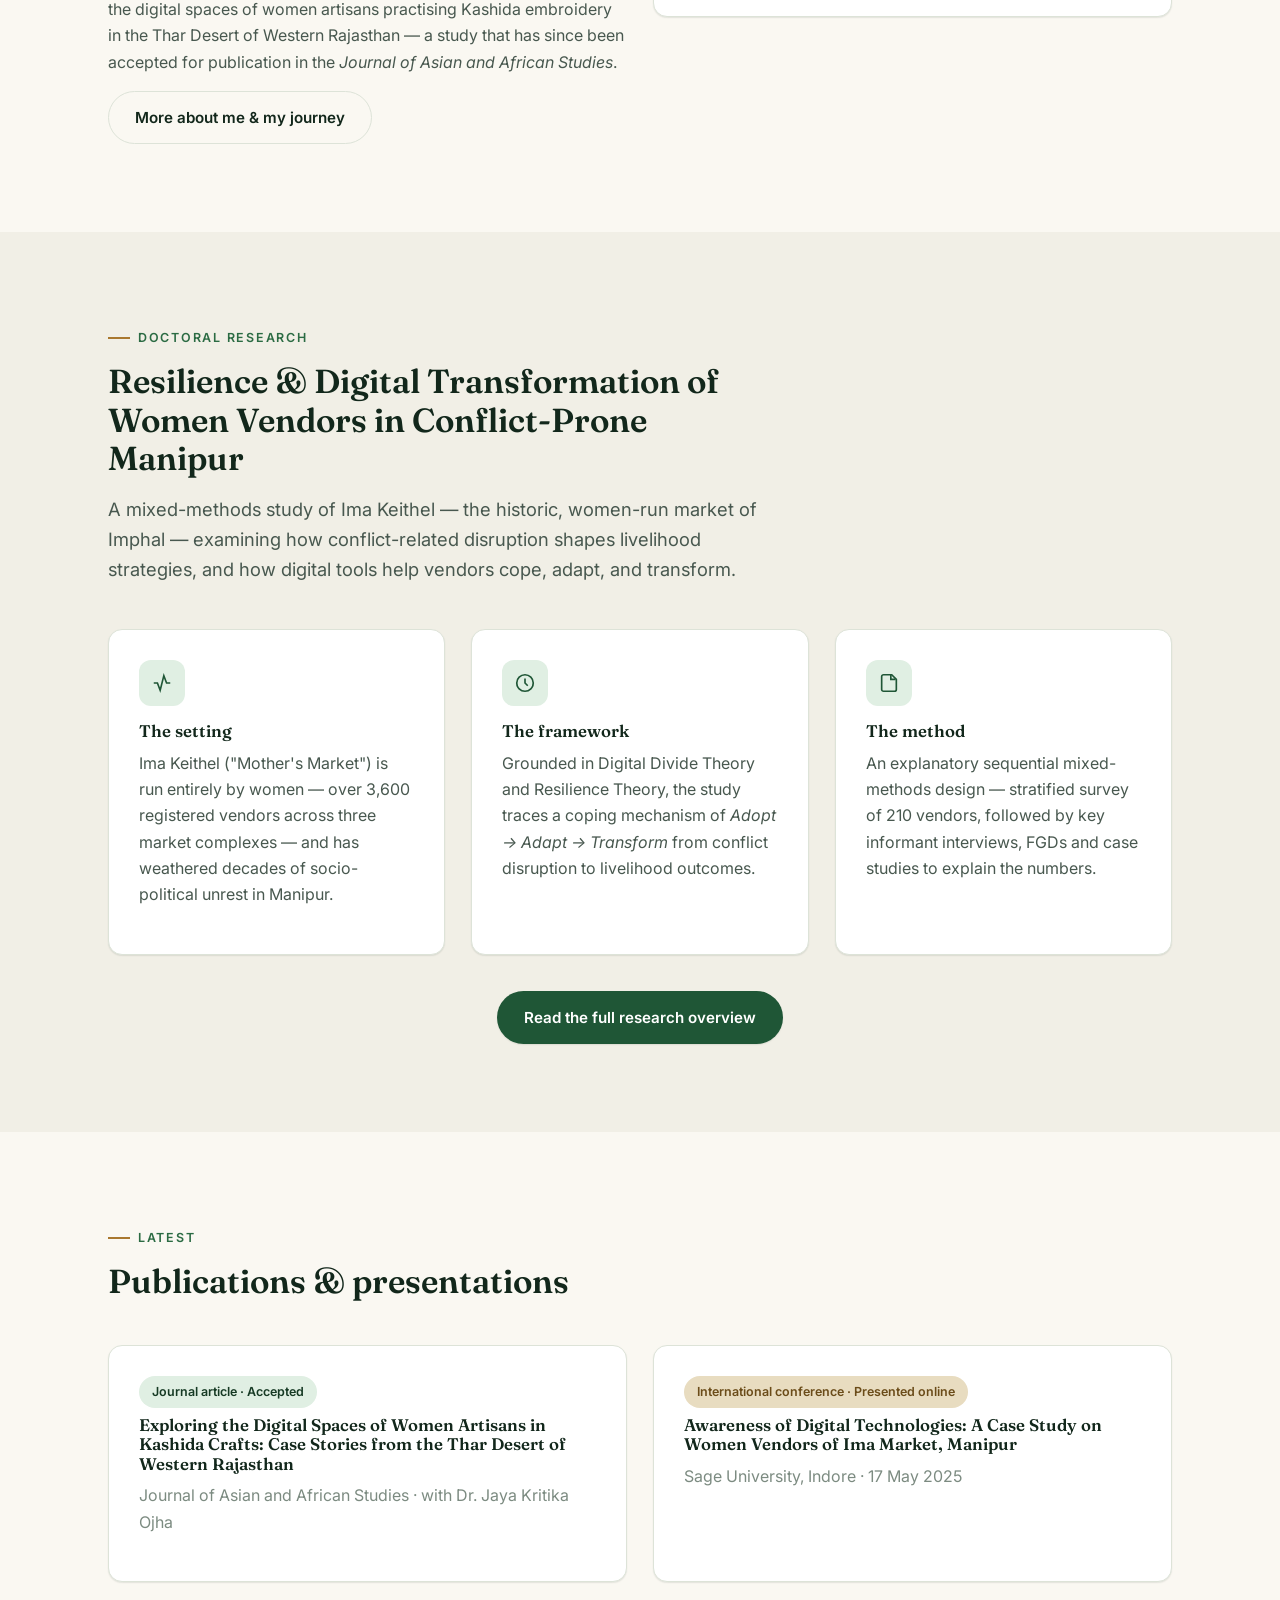
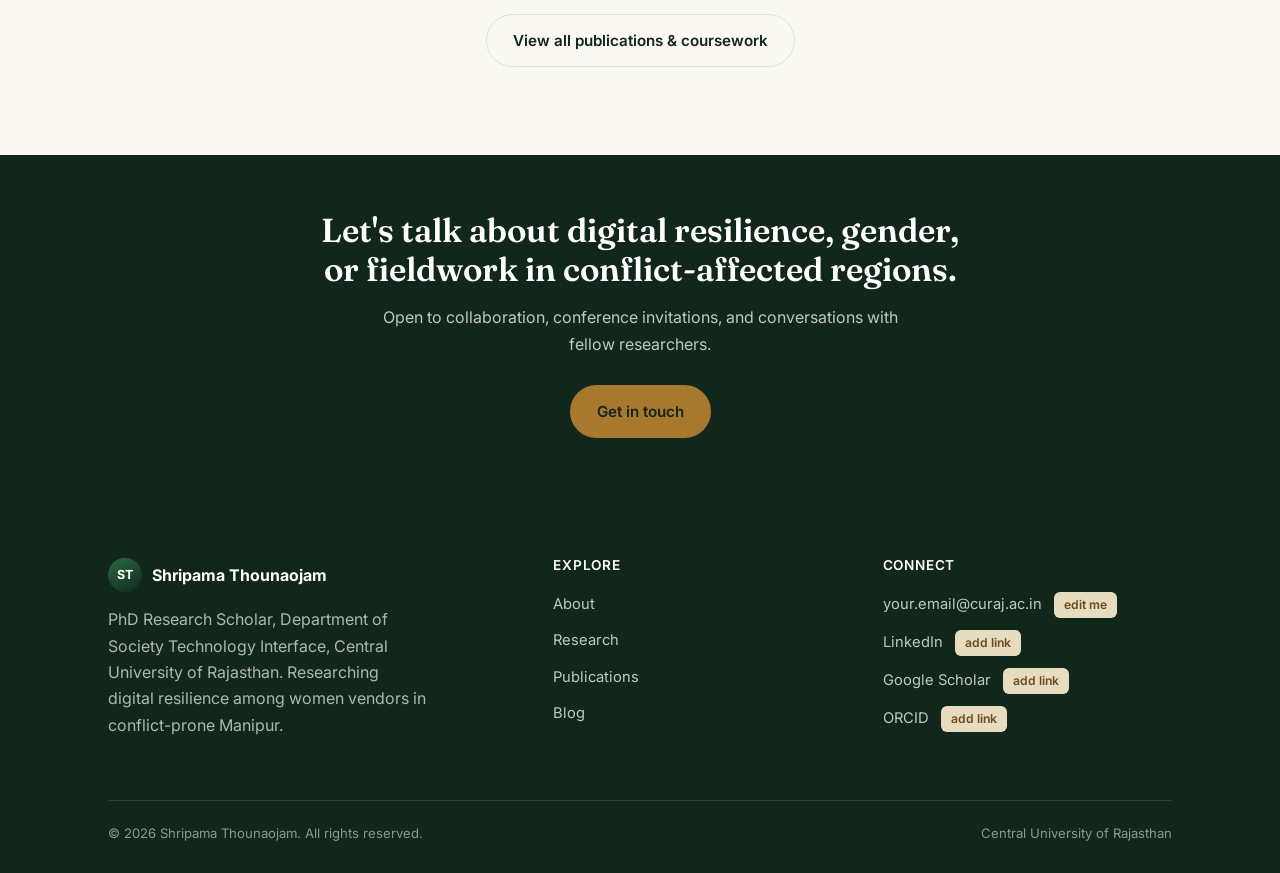
==== commit 69d85ef6: "profile picture updated" ====
--- a/index.html
+++ b/index.html
@@ -56,7 +56,7 @@
       </div>
       <div class="hero-portrait reveal is-visible">
         <div class="portrait-frame">
-          <img src="assets/img/profile.jpg" alt="Shripama Thounaojam">
+          <img src="assets/img/profile.png" alt="Shripama Thounaojam">
         </div>
         <div class="portrait-ring"></div>
         <div class="portrait-badge"><span class="dot"></span> PhD Scholar · 2023–Present</div>
